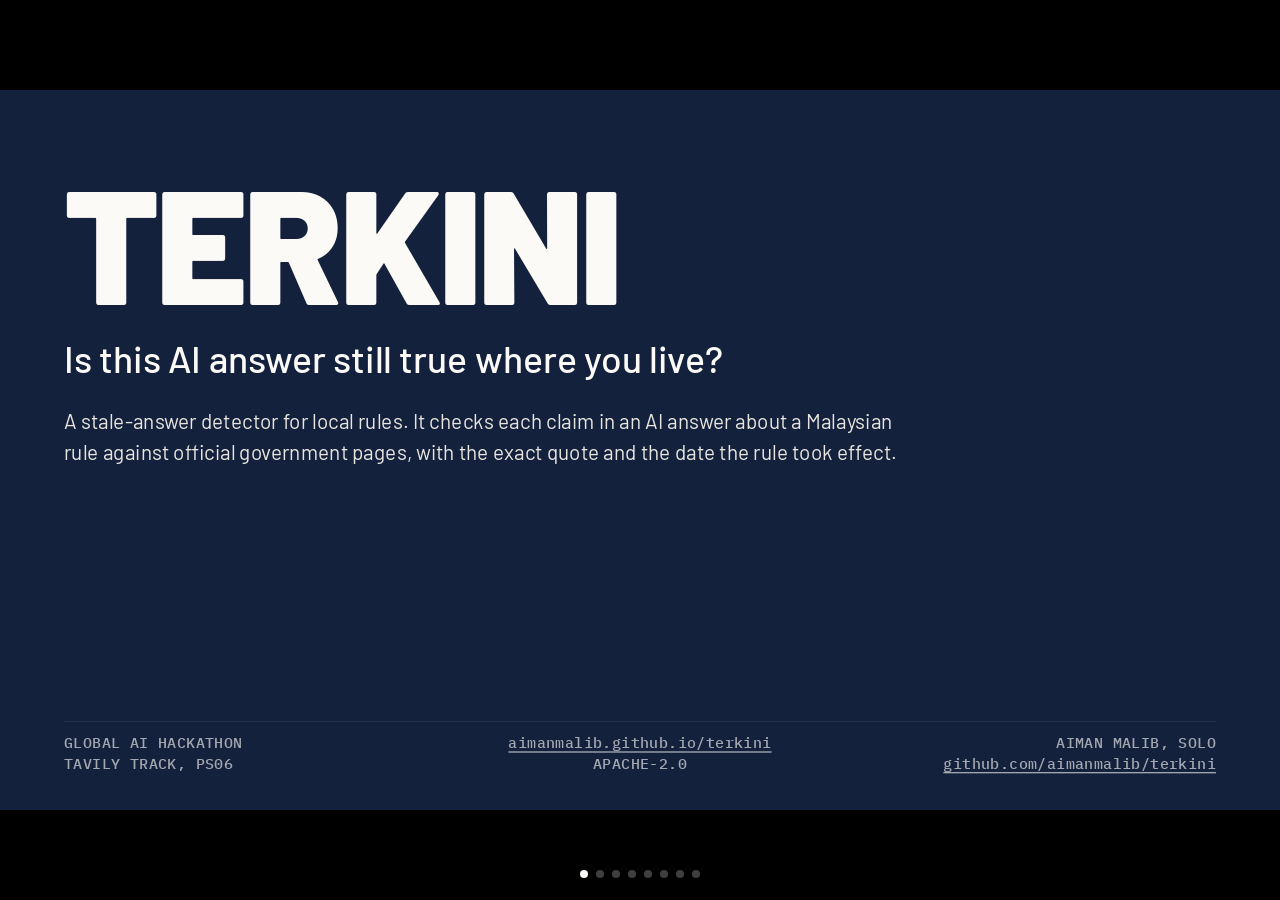
==== deck/index.html @ 2767ec1e "Add deck v0 (8 slides by judging criterion) as PDF and PPTX on Pages Co-Authored-By: Claude Opus 5.5" ====
<!doctype html>
<html lang="en">
<head>
<meta charset="utf-8">
<meta name="viewport" content="width=device-width, initial-scale=1">
<title>Terkini: slides</title>
<link rel="preconnect" href="https://fonts.googleapis.com">
<link rel="preconnect" href="https://fonts.gstatic.com" crossorigin>
<link href="https://fonts.googleapis.com/css2?family=Barlow:wght@400;500;600;700;900&family=IBM+Plex+Mono:wght@400;500&display=swap" rel="stylesheet">
<link rel="stylesheet" href="studio.css">
<style>
/* Terkini palette = docs/index.html: ink 14213d, paper fbfaf6, verdicts fresh 1f7a4d / unsure 9a6700 / stale b3261e.
   Studio binary: ink surface with paper type, paper surface with ink type. Verdict colours only on paper. */
:root{--ink:#14213D;--ink-alt:#1C2B4A;--acc:#FBFAF6;--acc-rgb:251,250,246;--body:#E8E6DF;--border-dark:#2E3C5C;--fresh:#1F7A4D;--unsure:#9A6700;--stale:#B3261E}
.v{display:inline-block;font:900 30px/1 Barlow;letter-spacing:.03em;padding:12px 20px 10px;border:3px solid;border-radius:999px;background:#FBFAF6;text-transform:uppercase}
.v.ok{color:var(--fresh)}.v.uns{color:var(--unsure)}.v.old{color:var(--stale)}
.box{border:2px solid var(--ink);padding:18px 24px}
.box b{font:900 30px/1.1 Barlow;text-transform:uppercase}
.box div{font-size:25px;margin-top:6px}
.box.fill{background:var(--ink)}
.box.fill b{color:var(--acc)}.box.fill div{color:var(--body)}
.arrow{height:30px;border-left:2px solid var(--ink);margin-left:56px}
.side{display:grid;grid-template-columns:1fr 1fr;gap:72px}
blockquote{margin:0;font:500 50px/1.3 Barlow;color:var(--ink);border-left:6px solid var(--stale);padding-left:28px}
blockquote.now{border-left-color:var(--fresh)}
pre.code{font-size:23px;line-height:1.45}
pre.code .old{color:#FF8A80}pre.code .ok{color:#8BE0B0}pre.code .uns{color:#FFD27A}
</style>
</head>
<body>
<!-- Every number on these slides comes from README.md (recorded runs of 20 Nov 2026). Do not add numbers here. -->
<div class="deck-viewport"><div class="deck-stage" id="stage">

<!-- === 01 COVER === -->
<section class="slide dark">
  <div style="display:flex;flex-direction:column;gap:34px;margin-top:70px;max-width:1500px">
    <h1 class="display" data-anim style="font-size:240px">Terkini</h1>
    <p class="lead" data-anim style="--d:2;font-size:56px;color:var(--acc)">Is this AI answer still true where you live?</p>
    <p class="p" data-anim style="--d:3;max-width:1300px">A stale-answer detector for local rules. It checks each claim in an AI answer about a Malaysian rule against official government pages, with the exact quote and the date the rule took effect.</p>
  </div>
  <div style="margin-top:auto;display:grid;grid-template-columns:1fr 1fr 1fr;border-top:1px solid var(--border-dark);padding-top:16px" class="cap">
    <span>Global AI Hackathon<br>Tavily track, PS06</span>
    <span style="text-align:center"><a href="https://aimanmalib.github.io/terkini/">aimanmalib.github.io/terkini</a><br>Apache-2.0</span>
    <span style="text-align:right">Aiman Malib, solo<br><a href="https://github.com/aimanmalib/terkini">github.com/aimanmalib/terkini</a></span>
  </div>
</section>

<!-- === 02 PROBLEM === -->
<section class="slide light">
  <div class="chrome"><span>Problem and potential impact</span><span>02 / 08</span></div>
  <div class="body" style="gap:44px">
    <h2 class="h2" data-anim>AI answers keep old rules alive</h2>
    <div class="side">
      <div data-anim style="--d:2;display:flex;flex-direction:column;gap:18px">
        <p class="cap" style="margin:0;color:var(--on-light-2)">Kimi K3.1 Pro, asked about EPF for foreign workers</p>
        <blockquote>"For workers registered on or after 1 August 1998, the employer's contribution was a flat RM5 per month."</blockquote>
      </div>
      <div data-anim style="--d:3;display:flex;flex-direction:column;gap:18px">
        <p class="cap" style="margin:0;color:var(--on-light-2)">kwsp.gov.my, read through Tavily on 20 Nov 2026</p>
        <blockquote class="now">"Employers are only required to register and contribute for their non-Malaysian citizen employees starting 1 October 2025."</blockquote>
      </div>
    </div>
    <ul class="dash" data-anim style="--d:4;margin-top:auto;margin-bottom:10px">
      <li>Minimum wage, EPF rates, tariffs and e-invoicing limits change by order. Models learned the old figure.</li>
      <li>The people who ask are small employers and shop owners. A stale answer can mean a wrong payslip.</li>
    </ul>
  </div>
  <div class="foot"><span>Terkini</span><span>Problem</span></div>
</section>

<!-- === 03 INNOVATION === -->
<section class="slide dark">
  <div class="chrome"><span>Innovation</span><span>03 / 08</span></div>
  <div class="body" style="gap:50px">
    <h2 class="h2" data-anim>Official pages decide. Code checks the quote.</h2>
    <div style="display:grid;grid-template-columns:1fr 1fr 1fr;gap:56px">
      <div class="col on" data-anim style="--d:2"><h3 class="h3">Official domains only</h3><p class="p" style="font-size:28px">Tavily searches only the domains in the country pack. A blog or a news site can add context. It cannot decide a verdict.</p></div>
      <div class="col on" data-anim style="--d:3"><h3 class="h3">No quote, no verdict</h3><p class="p" style="font-size:28px">The judge model must quote the official page. Code checks the quote word for word, and the date must sit inside it. Otherwise the claim is unverifiable.</p></div>
      <div class="col on" data-anim style="--d:4"><h3 class="h3">A date, not just a flag</h3><p class="p" style="font-size:28px">The report says when the rule took effect, and the date the answer reads as if it were written before.</p></div>
    </div>
    <div data-anim style="--d:5;display:flex;gap:16px;margin-top:auto;margin-bottom:12px"><span class="v ok">current</span><span class="v uns">unverifiable</span><span class="v old">outdated</span></div>
  </div>
  <div class="foot"><span>Terkini</span><span>Verdict · quote · date</span></div>
</section>

<!-- === 04 TECHNICAL EXECUTION === -->
<section class="slide light">
  <div class="chrome"><span>Technical execution · Architecture</span><span>04 / 08</span></div>
  <div class="body" style="display:grid;grid-template-columns:760px 1fr;gap:90px">
    <div style="display:flex;flex-direction:column;gap:36px">
      <h2 class="h2" data-anim>One claim, six steps</h2>
      <ul class="dash" data-anim style="--d:2">
        <li>Python, FastAPI, httpx and Pydantic. Every weight, limit, domain and model id lives in a config file.</li>
        <li>The score is plain arithmetic from <span class="hl">config/score.toml</span>, so it is the same on every machine.</li>
        <li>Tests run offline on recorded live runs. They hold no keys.</li>
      </ul>
    </div>
    <div data-anim style="--d:3;display:flex;flex-direction:column">
      <div class="box"><b>Extract claims</b><div>model via Bifrost, JSON</div></div><div class="arrow"></div>
      <div class="box"><b>Tavily Search</b><div>official domains only, retry once deeper</div></div><div class="arrow"></div>
      <div class="box"><b>Tavily Extract</b><div>top 2 official pages, PDFs included</div></div><div class="arrow"></div>
      <div class="box"><b>Judge</b><div>model from another vendor, via Bifrost</div></div><div class="arrow"></div>
      <div class="box fill"><b>Quote check in code</b><div>word for word on the named page</div></div><div class="arrow"></div>
      <div class="box"><b>Score</b><div>fixed weights, effective date</div></div>
    </div>
  </div>
  <div class="foot"><span>Terkini</span><span>Code has the last word</span></div>
</section>

<!-- === 05 USE OF AI: TAVILY + BIFROST === -->
<section class="slide dark">
  <div class="chrome"><span>Use of AI</span><span>05 / 08</span></div>
  <div class="body" style="gap:44px">
    <h2 class="h2" data-anim>How Tavily and Bifrost each contribute</h2>
    <div class="side" style="flex:1">
      <div class="col on" data-anim style="--d:2">
        <h3 class="h3">Tavily: the evidence</h3>
        <ul class="dash" style="gap:14px">
          <li style="font-size:27px">Search with the pack's domains and <span class="hl">include_domains_mode = restrict</span>.</li>
          <li style="font-size:27px"><span class="hl">max_age_hours = 0</span> for rules that change often; on HTTP 434, one retry marked "Tavily cached copy".</li>
          <li style="font-size:27px">Extract reads the official pages and PDFs the quote is checked against.</li>
          <li style="font-size:27px">Credits read from every response; a guard stops a run before a limit.</li>
        </ul>
      </div>
      <div class="col on" data-anim style="--d:3">
        <h3 class="h3">Bifrost: every model call</h3>
        <ul class="dash" style="gap:14px">
          <li style="font-size:27px">One virtual key with a daily budget and rate limits.</li>
          <li style="font-size:27px">Fallback models on every request; an upstream timeout moves to the next one.</li>
          <li style="font-size:27px">Three answering models from three vendors. The judge is from a fourth, so no model grades itself.</li>
          <li style="font-size:27px">The official image, pinned by digest.</li>
        </ul>
      </div>
    </div>
  </div>
  <div class="foot"><span>Terkini</span><span>Evidence · gateway</span></div>
</section>

<!-- === 06 USER EXPERIENCE · PROTOTYPE === -->
<section class="slide light">
  <div class="chrome"><span>User experience · Working prototype</span><span>06 / 08</span></div>
  <div class="body" style="gap:30px">
    <div style="display:grid;grid-template-columns:1fr 860px;gap:50px;align-items:end">
      <h2 class="h2" data-anim>A recorded live run, replayed offline</h2>
      <p class="p" data-anim style="--d:2;font-size:27px">No key needed:<br><span class="mono" style="font-size:24px">uv run terkini check --pack my --case my-12-kimi-k3-1-pro</span></p>
    </div>
<pre class="code" data-anim style="--d:3">Terkini · pack my · checked on 2026-11-20 (recorded run, 2026-11-20)

<span class="old">OLD outdated      score   0</span>  For non-Malaysian workers registered on or after 1 August 1998,
                             the employer's EPF contribution was a flat RM5 per month.
      official now: Employers are only required to register and contribute for their
                    non-Malaysian citizen employees starting 1 October 2025
      in force from: 2025-10-01
      source: https://www.kwsp.gov.my/en/employer/responsibilities/non-malaysian-citizen-employees
...
4 claims checked, 2 outdated, 3 skipped, 8 Tavily credits
<span class="uns">This answer reads as if written before 2025-10-01</span></pre>
  </div>
  <div class="foot"><span>Terkini</span><span>Command line today, web page next</span></div>
</section>

<!-- === 07 SCALABILITY === -->
<section class="slide dark">
  <div class="chrome"><span>Scalability and potential</span><span>07 / 08</span></div>
  <div class="body" style="gap:44px">
    <h2 class="h2" data-anim>A new country is a new pack file</h2>
    <div class="side">
      <ul class="dash" data-anim style="--d:2">
        <li>A pack lists official domains, claim categories, which ones change often, and the evaluation questions. Code holds no domains.</li>
        <li>A claim checked today is reused from a local cache at no cost.</li>
        <li>Per-run and daily credit limits live in <span class="hl">config/budget.toml</span>.</li>
      </ul>
      <ul class="dash" data-anim style="--d:3">
        <li>The same check can sit behind a chatbot or a help desk and flag a stale answer before it is sent.</li>
        <li>Any OpenAI-compatible provider works behind Bifrost.</li>
      </ul>
    </div>
    <div class="stats" style="grid-template-columns:repeat(3,1fr);margin-top:auto;margin-bottom:12px">
      <div class="stat" data-anim style="--d:4"><b>12</b><span>official Malaysian domains in the pack</span></div>
      <div class="stat" data-anim style="--d:5"><b>23</b><span>evaluation questions with an answer key</span></div>
      <div class="stat" data-anim style="--d:6"><b>3</b><span>live runs recorded, replayed in tests</span></div>
    </div>
  </div>
  <div class="foot"><span>Terkini</span><span>Packs · cache · limits</span></div>
</section>

<!-- === 08 STATUS === -->
<section class="slide light">
  <div class="chrome"><span>Status</span><span>08 / 08</span></div>
  <div class="body" style="gap:44px">
    <h2 class="h2" data-anim>Where it stands</h2>
    <div class="side">
      <div class="col on" data-anim style="--d:2"><h3 class="h3">Works</h3><p class="p" style="font-size:28px">The full check from the command line, live and in replay. Three live runs from 20 Nov 2026, recorded.</p></div>
      <div class="col" data-anim style="--d:3"><h3 class="h3">Not done yet</h3><p class="p" style="font-size:28px">The evaluation over the 23 questions, so no accuracy numbers yet. The web page for pasting an answer. The video.</p></div>
    </div>
    <p class="p" data-anim style="--d:4;margin-top:auto;font-size:27px"><span class="hl">Not legal advice.</span> Terkini compares an answer with what official pages say on the day it runs. Confirm anything important with the agency.</p>
    <p class="cap" data-anim style="--d:5;margin:0;color:var(--on-light-2)"><a href="https://github.com/aimanmalib/terkini">github.com/aimanmalib/terkini</a> · <a href="https://aimanmalib.github.io/terkini/">aimanmalib.github.io/terkini</a></p>
  </div>
  <div class="foot"><span>Terkini</span><span>Built during the Global AI Hackathon, 21 Nov 2026</span></div>
</section>

</div></div>
<script src="studio.js"></script>
</body>
</html>
---- deck/studio.css ----
/* studio.css — sistem slaid dikongsi (blueprint frontend-slides "studio", MIT, @9906a34).
   Deck menetapkan warna jenama dalam :root sendiri: --ink, --ink-alt, --acc, --acc-rgb, --body, --border-dark.
   Pentas tetap 1920×1080 diskalakan seluruhnya; @media print = satu slaid satu halaman (PDF vektor). */

/* === FIXED 16:9 STAGE (viewport-base.css) === */
html,body{width:100%;height:100%;margin:0;overflow:hidden;background:#000}
.deck-viewport{position:fixed;inset:0;overflow:hidden;background:#000}
.deck-stage{position:absolute;left:0;top:0;width:1920px;height:1080px;overflow:hidden;transform-origin:0 0}
.slide{position:absolute;inset:0;width:1920px;height:1080px;overflow:hidden;visibility:hidden;opacity:0;pointer-events:none}
.slide.active{visibility:visible;opacity:1;pointer-events:auto;z-index:1}
img,video,canvas,svg{max-width:100%;max-height:100%}
@page{size:1920px 1080px;margin:0}
@media print{
  html,body{width:1920px;height:auto;overflow:visible}
  .deck-viewport{position:static;overflow:visible}
  .deck-stage{position:static;width:auto;height:auto;transform:none!important}
  .slide{position:relative;visibility:visible!important;opacity:1!important;break-after:page;page-break-after:always}
  .slide:last-child{break-after:auto;page-break-after:auto}
  .deck-controls{display:none!important}
  [data-anim]{animation:none!important;opacity:1!important;transform:none!important}
}
@media (prefers-reduced-motion:reduce){*,*::before,*::after{animation-duration:.01ms!important;transition-duration:.2s!important}}

/* === SURFACES: binary palette + opacity === */
:root{--acc-2:rgba(var(--acc-rgb),.62);--acc-3:rgba(var(--acc-rgb),.34);--on-light-2:rgba(15,18,22,.68);--on-light-3:rgba(15,18,22,.38);--border-light:rgba(15,18,22,.22);--pad-x:96px;--pad-y:54px}
.slide{font-family:Barlow,system-ui,sans-serif;color:var(--fg);background:var(--bg);box-sizing:border-box;padding:var(--pad-y) var(--pad-x);display:flex!important;flex-direction:column}
.slide *{box-sizing:border-box}
.dark{--bg:var(--ink);--fg:var(--acc);--fg2:var(--acc-2);--fg3:var(--acc-3);--bd:var(--border-dark);--txt:var(--body)}
.light{--bg:var(--acc);--fg:var(--ink);--fg2:var(--on-light-2);--fg3:var(--on-light-3);--bd:var(--border-light);--txt:var(--ink)}

/* === CHROME (IBM Plex Mono = metadata only) === */
.chrome,.foot{display:flex;justify-content:space-between;font:500 19px/1 "IBM Plex Mono",monospace;letter-spacing:.05em;text-transform:uppercase;color:var(--fg2)}
.chrome{border-bottom:1px solid var(--bd);padding-bottom:12px;margin-bottom:34px}
.foot{border-top:1px solid var(--bd);padding-top:12px;margin-top:auto}
.body{flex:1;min-height:0;display:flex;flex-direction:column}

/* === TYPE === */
.display,.h1,.h2,.h3,.stat b{font-weight:900;text-transform:uppercase;color:var(--fg);margin:0}
.display{font-size:200px;line-height:.86;letter-spacing:-.02em}
.h1{font-size:124px;line-height:.9;letter-spacing:-.02em}
.h2{font-size:88px;line-height:.92;letter-spacing:-.01em}
.h3{font-size:40px;line-height:1.05;letter-spacing:-.01em;font-weight:700}
.lead{font-weight:500;font-size:38px;line-height:1.35;color:var(--txt);margin:0}
.p{font-weight:400;font-size:31px;line-height:1.48;color:var(--txt);margin:0}
.cap{font:500 22px/1.4 "IBM Plex Mono",monospace;letter-spacing:.05em;text-transform:uppercase;color:var(--fg2)}
.mono{font-family:"IBM Plex Mono",monospace;font-weight:500}
ul.dash{list-style:none;margin:0;padding:0;display:flex;flex-direction:column;gap:22px}
ul.dash li{font-size:31px;line-height:1.45;color:var(--txt);padding-left:1.5em;position:relative}
ul.dash li::before{content:"";position:absolute;left:4px;top:.68em;width:18px;height:4px;background:var(--fg)}
.hl{color:var(--fg);font-weight:600}
.light .hl{color:var(--ink);font-weight:700}
q{quotes:none;font-weight:500;color:var(--fg)}
.light q{text-decoration:underline 3px;text-underline-offset:6px}
a{color:inherit;text-decoration:none}
.slide a[href]{text-decoration:underline 2px;text-underline-offset:5px}
/* URL kekal huruf asal walau dalam label huruf besar (ID YouTube peka huruf) */
.cap a,.chrome a,.foot a{text-transform:none}

/* === COMPONENTS === */
.shot{display:block;border:1px solid var(--bd);background:var(--ink-alt)}
.frame{flex:1;min-height:0;overflow:hidden;border:1px solid var(--bd);background:var(--ink-alt)}
.frame img{width:100%;height:100%;object-fit:contain;max-height:none}
.frame.top img{object-fit:cover;object-position:top center}
.stats{display:grid;gap:40px}
.stat{border-top:2px solid var(--fg);padding-top:18px}
.stat b{display:block;font-size:96px;line-height:.9;letter-spacing:-.03em}
.stat span{display:block;margin-top:12px;font-weight:500;font-size:27px;line-height:1.3;color:var(--txt)}
table.t{width:100%;border-collapse:collapse}
table.t th{font:500 21px/1.3 "IBM Plex Mono",monospace;letter-spacing:.05em;text-transform:uppercase;text-align:left;color:var(--fg2);padding:0 24px 14px 0;border-bottom:2px solid var(--fg)}
table.t td{font-size:28px;line-height:1.36;color:var(--txt);padding:20px 24px 20px 0;border-bottom:1px solid var(--bd);vertical-align:top}
table.t td:first-child{font-weight:700;color:var(--fg)}
.light table.t td:first-child{color:var(--ink)}
pre.code{margin:0;background:#07090B;color:#DCE3EC;border-left:2px solid var(--acc);font:400 25px/1.5 "IBM Plex Mono",monospace;padding:30px 36px;white-space:pre}
.col{display:flex;flex-direction:column;gap:20px;border-top:2px solid var(--fg3);padding-top:24px}
.col.on{border-top-color:var(--fg)}

/* === MOTION === */
.slide.active [data-anim]{animation:up .5s cubic-bezier(.2,.7,.2,1) both;animation-delay:calc(var(--d,0)*90ms)}
@keyframes up{from{opacity:0;transform:translateY(28px)}to{opacity:1;transform:none}}

/* === NAV === */
.deck-controls{position:fixed;left:50%;bottom:22px;transform:translateX(-50%);z-index:1000;display:flex;gap:8px}
.deck-controls i{width:8px;height:8px;border-radius:50%;background:rgba(255,255,255,.25);display:block}
.deck-controls i.on{background:rgb(var(--acc-rgb))}
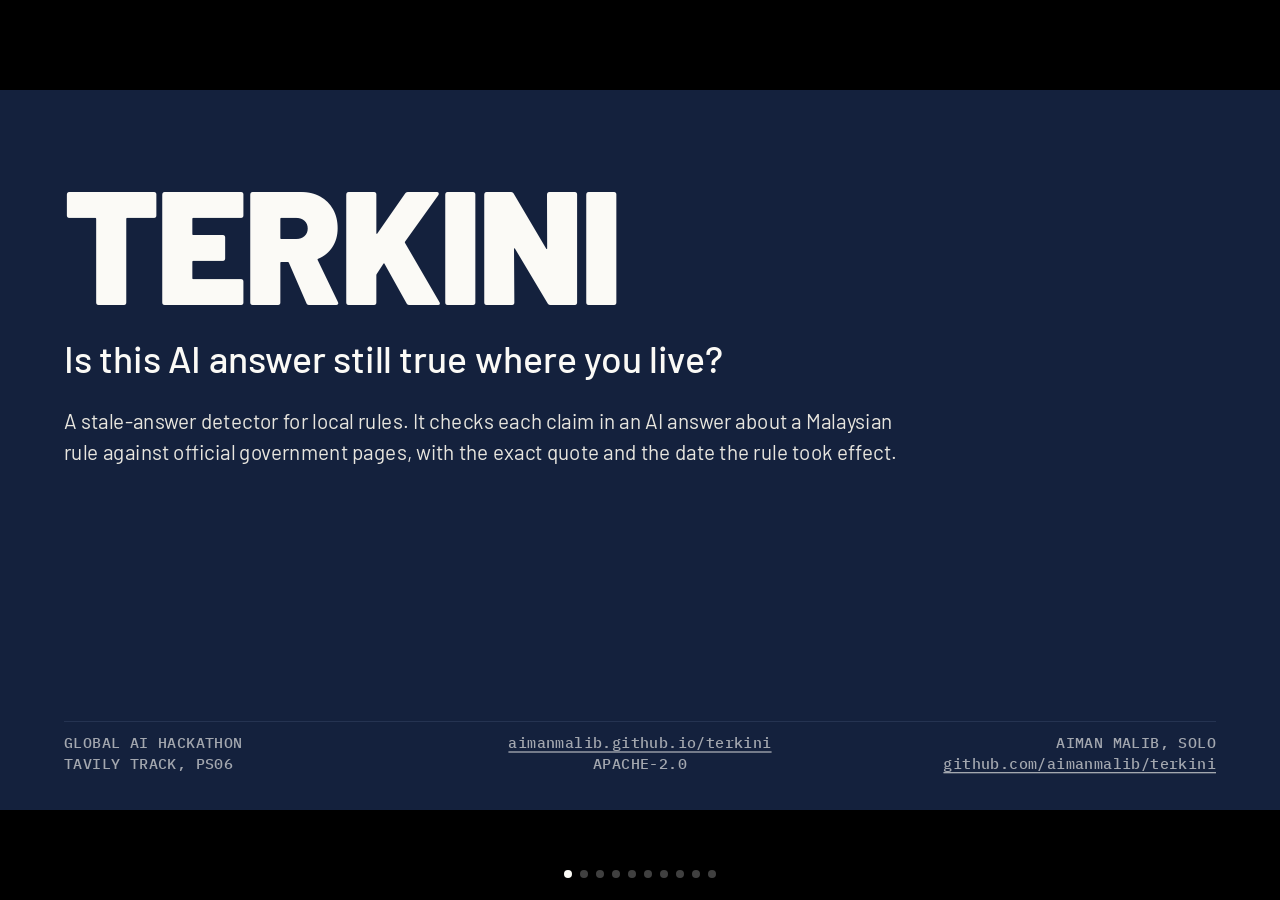
==== commit 6c39a2c5: "Final slides: ten slides with the eval numbers and the replay page Co-Authored-By: Claude Opus 5.5 <" ====
--- a/deck/index.html
+++ b/deck/index.html
@@ -28,7 +28,7 @@
 </style>
 </head>
 <body>
-<!-- Every number on these slides comes from README.md (recorded runs of 20 Nov 2026). Do not add numbers here. -->
+<!-- Every number on these slides comes from README.md (recorded runs of 20 Nov 2026, eval of 21 Nov 2026). Do not add numbers here. -->
 <div class="deck-viewport"><div class="deck-stage" id="stage">
 
 <!-- === 01 COVER === -->
@@ -47,7 +47,7 @@
 
 <!-- === 02 PROBLEM === -->
 <section class="slide light">
-  <div class="chrome"><span>Problem and potential impact</span><span>02 / 08</span></div>
+  <div class="chrome"><span>Problem and potential impact</span><span>02 / 10</span></div>
   <div class="body" style="gap:44px">
     <h2 class="h2" data-anim>AI answers keep old rules alive</h2>
     <div class="side">
@@ -70,7 +70,7 @@
 
 <!-- === 03 INNOVATION === -->
 <section class="slide dark">
-  <div class="chrome"><span>Innovation</span><span>03 / 08</span></div>
+  <div class="chrome"><span>Innovation</span><span>03 / 10</span></div>
   <div class="body" style="gap:50px">
     <h2 class="h2" data-anim>Official pages decide. Code checks the quote.</h2>
     <div style="display:grid;grid-template-columns:1fr 1fr 1fr;gap:56px">
@@ -85,7 +85,7 @@
 
 <!-- === 04 TECHNICAL EXECUTION === -->
 <section class="slide light">
-  <div class="chrome"><span>Technical execution · Architecture</span><span>04 / 08</span></div>
+  <div class="chrome"><span>Technical execution · Architecture</span><span>04 / 10</span></div>
   <div class="body" style="display:grid;grid-template-columns:760px 1fr;gap:90px">
     <div style="display:flex;flex-direction:column;gap:36px">
       <h2 class="h2" data-anim>One claim, six steps</h2>
@@ -109,7 +109,7 @@
 
 <!-- === 05 USE OF AI: TAVILY + BIFROST === -->
 <section class="slide dark">
-  <div class="chrome"><span>Use of AI</span><span>05 / 08</span></div>
+  <div class="chrome"><span>Use of AI</span><span>05 / 10</span></div>
   <div class="body" style="gap:44px">
     <h2 class="h2" data-anim>How Tavily and Bifrost each contribute</h2>
     <div class="side" style="flex:1">
@@ -136,9 +136,42 @@
   <div class="foot"><span>Terkini</span><span>Evidence · gateway</span></div>
 </section>
 
-<!-- === 06 USER EXPERIENCE · PROTOTYPE === -->
-<section class="slide light">
-  <div class="chrome"><span>User experience · Working prototype</span><span>06 / 08</span></div>
+<!-- === 06 EVALUATION === -->
+<section class="slide dark">
+  <div class="chrome"><span>Technical execution · Evaluation</span><span>06 / 10</span></div>
+  <div class="body" style="gap:40px">
+    <h2 class="h2" data-anim>68 answers, 3 models, one answer key</h2>
+    <p class="p" data-anim style="--d:2;max-width:1500px">23 questions about Malaysian rules. The key was read from official pages before any model answered. Every answer was checked on 21 Nov 2026.</p>
+    <div class="stats" style="grid-template-columns:repeat(4,1fr)">
+      <div class="stat" data-anim style="--d:3"><b>28</b><span>of 68 answers differ from the current official value</span></div>
+      <div class="stat" data-anim style="--d:4"><b>10</b><span>of them flagged by Terkini, with the official quote</span></div>
+      <div class="stat" data-anim style="--d:5"><b>59%</b><span>precision: 10 of 17 flags were right</span></div>
+      <div class="stat" data-anim style="--d:6"><b>36%</b><span>recall: most misses end unverifiable, not wrong</span></div>
+    </div>
+    <ul class="dash" data-anim style="--d:7;margin-top:24px">
+      <li>Grok 4.7: 20 of 23 answers differ from the key; 9 flagged. DeepSeek: 6, 1 flagged. Kimi: 2, none flagged.</li>
+      <li>214 claims checked, 79 verdicts backed by an exact official quote, 276 Tavily credits.</li>
+    </ul>
+  </div>
+  <div class="foot"><span>Terkini</span><span>docs/EVAL.md · eval/my/results.json</span></div>
+</section>
+
+<!-- === 07 PAGE === -->
+<section class="slide light">
+  <div class="chrome"><span>User experience</span><span>07 / 10</span></div>
+  <div class="body" style="gap:30px">
+    <div style="display:grid;grid-template-columns:1fr 760px;gap:50px;align-items:end">
+      <h2 class="h2" data-anim>Each claim marked in the answer</h2>
+      <p class="p" data-anim style="--d:2;font-size:27px">Six recorded runs, English and Bahasa Melayu, no key. Open a claim to see the official quote, the date and the source.</p>
+    </div>
+    <div class="frame top" data-anim style="--d:3"><img src="img/replay-page.png" alt="The replay page: recorded runs on the left; the answer with each claim underlined in its verdict colour; an outdated claim card with the official value and the date it took effect"></div>
+  </div>
+  <div class="foot"><span>Terkini</span><span><a href="https://aimanmalib.github.io/terkini/">aimanmalib.github.io/terkini</a></span></div>
+</section>
+
+<!-- === 08 WORKING PROTOTYPE === -->
+<section class="slide light">
+  <div class="chrome"><span>Working prototype</span><span>08 / 10</span></div>
   <div class="body" style="gap:30px">
     <div style="display:grid;grid-template-columns:1fr 860px;gap:50px;align-items:end">
       <h2 class="h2" data-anim>A recorded live run, replayed offline</h2>
@@ -156,12 +189,12 @@
 4 claims checked, 2 outdated, 3 skipped, 8 Tavily credits
 <span class="uns">This answer reads as if written before 2025-10-01</span></pre>
   </div>
-  <div class="foot"><span>Terkini</span><span>Command line today, web page next</span></div>
-</section>
-
-<!-- === 07 SCALABILITY === -->
-<section class="slide dark">
-  <div class="chrome"><span>Scalability and potential</span><span>07 / 08</span></div>
+  <div class="foot"><span>Terkini</span><span>Command line · HTTP API · demo/run.sh</span></div>
+</section>
+
+<!-- === 09 SCALABILITY === -->
+<section class="slide dark">
+  <div class="chrome"><span>Scalability and potential</span><span>09 / 10</span></div>
   <div class="body" style="gap:44px">
     <h2 class="h2" data-anim>A new country is a new pack file</h2>
     <div class="side">
@@ -171,7 +204,7 @@
         <li>Per-run and daily credit limits live in <span class="hl">config/budget.toml</span>.</li>
       </ul>
       <ul class="dash" data-anim style="--d:3">
-        <li>The same check can sit behind a chatbot or a help desk and flag a stale answer before it is sent.</li>
+        <li>POST /api/check returns the same report as JSON, so a chatbot or a help desk can check an answer before it is sent.</li>
         <li>Any OpenAI-compatible provider works behind Bifrost.</li>
       </ul>
     </div>
@@ -184,14 +217,14 @@
   <div class="foot"><span>Terkini</span><span>Packs · cache · limits</span></div>
 </section>
 
-<!-- === 08 STATUS === -->
-<section class="slide light">
-  <div class="chrome"><span>Status</span><span>08 / 08</span></div>
+<!-- === 10 STATUS === -->
+<section class="slide light">
+  <div class="chrome"><span>Status</span><span>10 / 10</span></div>
   <div class="body" style="gap:44px">
     <h2 class="h2" data-anim>Where it stands</h2>
     <div class="side">
-      <div class="col on" data-anim style="--d:2"><h3 class="h3">Works</h3><p class="p" style="font-size:28px">The full check from the command line, live and in replay. Three live runs from 20 Nov 2026, recorded.</p></div>
-      <div class="col" data-anim style="--d:3"><h3 class="h3">Not done yet</h3><p class="p" style="font-size:28px">The evaluation over the 23 questions, so no accuracy numbers yet. The web page for pasting an answer. The video.</p></div>
+      <div class="col on" data-anim style="--d:2"><h3 class="h3">Works</h3><p class="p" style="font-size:28px">The full check, live and in replay: command line, HTTP API, the replay page, and demo/run.sh with Docker only. The eval over 68 answers.</p></div>
+      <div class="col" data-anim style="--d:3"><h3 class="h3">Not done yet</h3><p class="p" style="font-size:28px">Recall is 36%; claims the official pages do not settle stay unverifiable. The India pack. Live checks from the page itself.</p></div>
     </div>
     <p class="p" data-anim style="--d:4;margin-top:auto;font-size:27px"><span class="hl">Not legal advice.</span> Terkini compares an answer with what official pages say on the day it runs. Confirm anything important with the agency.</p>
     <p class="cap" data-anim style="--d:5;margin:0;color:var(--on-light-2)"><a href="https://github.com/aimanmalib/terkini">github.com/aimanmalib/terkini</a> · <a href="https://aimanmalib.github.io/terkini/">aimanmalib.github.io/terkini</a></p>
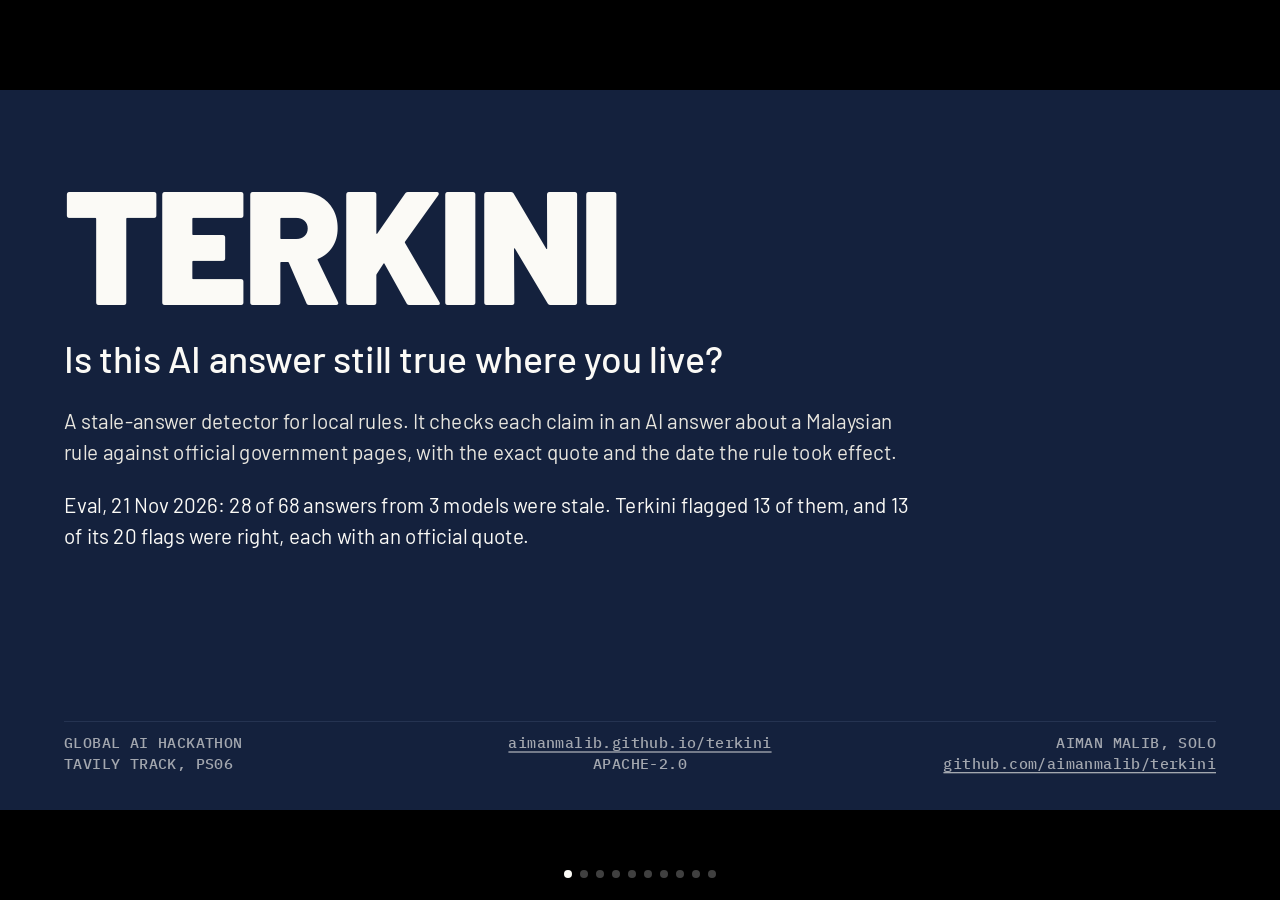
==== commit 4ce12d2b: "Slides 1 and 6 show the hybrid eval figures; README notes the video shows v0.1.0 figures Slide 1 gai" ====
--- a/deck/index.html
+++ b/deck/index.html
@@ -25,6 +25,13 @@
 blockquote.now{border-left-color:var(--fresh)}
 pre.code{font-size:23px;line-height:1.45}
 pre.code .old{color:#FF8A80}pre.code .ok{color:#8BE0B0}pre.code .uns{color:#FFD27A}
+.bars{display:grid;gap:22px}
+.bar{display:grid;grid-template-columns:1fr 80px;align-items:center;column-gap:18px;row-gap:8px}
+.bar span{grid-column:1/-1;font:500 24px/1.25 Barlow;color:var(--ink)}
+.bar i{display:block;height:34px;width:var(--w);background:var(--ink)}
+.bar i.nq{background:none;border:2px dashed var(--on-light-3)}
+.bar b{font:700 40px/1 Barlow;color:var(--ink);font-variant-numeric:tabular-nums}
+.next{margin:0;padding-left:1.3em}.next li{margin-top:4px}
 </style>
 </head>
 <body>
@@ -37,6 +44,7 @@
     <h1 class="display" data-anim style="font-size:240px">Terkini</h1>
     <p class="lead" data-anim style="--d:2;font-size:56px;color:var(--acc)">Is this AI answer still true where you live?</p>
     <p class="p" data-anim style="--d:3;max-width:1300px">A stale-answer detector for local rules. It checks each claim in an AI answer about a Malaysian rule against official government pages, with the exact quote and the date the rule took effect.</p>
+    <p class="p" data-anim style="--d:4;max-width:1300px;color:var(--acc)">Eval, 21 Nov 2026: 28 of 68 answers from 3 models were stale. Terkini flagged 13 of them, and 13 of its 20 flags were right, each with an official quote.</p>
   </div>
   <div style="margin-top:auto;display:grid;grid-template-columns:1fr 1fr 1fr;border-top:1px solid var(--border-dark);padding-top:16px" class="cap">
     <span>Global AI Hackathon<br>Tavily track, PS06</span>
@@ -52,12 +60,12 @@
     <h2 class="h2" data-anim>AI answers keep old rules alive</h2>
     <div class="side">
       <div data-anim style="--d:2;display:flex;flex-direction:column;gap:18px">
-        <p class="cap" style="margin:0;color:var(--on-light-2)">Kimi K3.1 Pro, asked about EPF for foreign workers</p>
-        <blockquote>"For workers registered on or after 1 August 1998, the employer's contribution was a flat RM5 per month."</blockquote>
+        <p class="cap" style="margin:0;color:var(--on-light-2)">Grok 4.7, asked for the standard service tax rate</p>
+        <blockquote>"The standard service tax rate in Malaysia is 6%."</blockquote>
       </div>
       <div data-anim style="--d:3;display:flex;flex-direction:column;gap:18px">
-        <p class="cap" style="margin:0;color:var(--on-light-2)">kwsp.gov.my, read through Tavily on 20 Nov 2026</p>
-        <blockquote class="now">"Employers are only required to register and contribute for their non-Malaysian citizen employees starting 1 October 2025."</blockquote>
+        <p class="cap" style="margin:0;color:var(--on-light-2)">customs.gov.my, read through Tavily on 21 Nov 2026</p>
+        <blockquote class="now">"…the service tax rate for most prescribed taxable services … will increase from 6% to 8%, effective from 01 March 2024."</blockquote>
       </div>
     </div>
     <ul class="dash" data-anim style="--d:4;margin-top:auto;margin-bottom:10px">
@@ -144,13 +152,14 @@
     <p class="p" data-anim style="--d:2;max-width:1500px">23 questions about Malaysian rules. The key was read from official pages before any model answered. Every answer was checked on 21 Nov 2026.</p>
     <div class="stats" style="grid-template-columns:repeat(4,1fr)">
       <div class="stat" data-anim style="--d:3"><b>28</b><span>of 68 answers differ from the current official value</span></div>
-      <div class="stat" data-anim style="--d:4"><b>10</b><span>of them flagged by Terkini, with the official quote</span></div>
-      <div class="stat" data-anim style="--d:5"><b>59%</b><span>precision: 10 of 17 flags were right</span></div>
-      <div class="stat" data-anim style="--d:6"><b>36%</b><span>recall: most misses end unverifiable, not wrong</span></div>
+      <div class="stat" data-anim style="--d:4"><b>13</b><span>of them flagged by Terkini, with the official quote</span></div>
+      <div class="stat" data-anim style="--d:5"><b>65%</b><span>precision: 13 of 20 flags were right</span></div>
+      <div class="stat" data-anim style="--d:6"><b>46%</b><span>recall: most misses end unverifiable, not wrong</span></div>
     </div>
     <ul class="dash" data-anim style="--d:7;margin-top:24px">
-      <li>Grok 4.7: 20 of 23 answers differ from the key; 9 flagged. DeepSeek: 6, 1 flagged. Kimi: 2, none flagged.</li>
-      <li>214 claims checked, 79 verdicts backed by an exact official quote, 276 Tavily credits.</li>
+      <li>With the hybrid step: the model proposes a current value, an official quote must state it. v0.1.0 without it: 10 flagged, 59% precision, 36% recall.</li>
+      <li>Grok 4.7: 20 of 23 answers differ from the key; 12 flagged. DeepSeek: 6, 1 flagged. Kimi: 2, none flagged.</li>
+      <li>214 claims checked, 79 verdicts backed by an exact official quote, 276 + 67 Tavily credits.</li>
     </ul>
   </div>
   <div class="foot"><span>Terkini</span><span>docs/EVAL.md · eval/my/results.json</span></div>
@@ -174,20 +183,22 @@
   <div class="chrome"><span>Working prototype</span><span>08 / 10</span></div>
   <div class="body" style="gap:30px">
     <div style="display:grid;grid-template-columns:1fr 860px;gap:50px;align-items:end">
-      <h2 class="h2" data-anim>A recorded live run, replayed offline</h2>
-      <p class="p" data-anim style="--d:2;font-size:27px">No key needed:<br><span class="mono" style="font-size:24px">uv run terkini check --pack my --case my-12-kimi-k3-1-pro</span></p>
-    </div>
-<pre class="code" data-anim style="--d:3">Terkini · pack my · checked on 2026-11-20 (recorded run, 2026-11-20)
-
-<span class="old">OLD outdated      score   0</span>  For non-Malaysian workers registered on or after 1 August 1998,
-                             the employer's EPF contribution was a flat RM5 per month.
-      official now: Employers are only required to register and contribute for their
-                    non-Malaysian citizen employees starting 1 October 2025
-      in force from: 2025-10-01
-      source: https://www.kwsp.gov.my/en/employer/responsibilities/non-malaysian-citizen-employees
-...
-4 claims checked, 2 outdated, 3 skipped, 8 Tavily credits
-<span class="uns">This answer reads as if written before 2025-10-01</span></pre>
+      <h2 class="h2" data-anim>A live eval run, shown offline</h2>
+      <p class="p" data-anim style="--d:2;font-size:27px">No key needed:<br><span class="mono" style="font-size:24px">uv run terkini check --pack my --case my-03--grok-4-7</span></p>
+    </div>
+<pre class="code" data-anim style="--d:3">Terkini · pack my · checked on 2026-11-21 (eval run, 2026-11-21)
+
+<span class="old">OLD outdated      score   0</span>  The standard service tax rate in Malaysia is 6%.
+      official now: 8%
+      in force from: 2024-03-01
+      source: https://mystods.customs.gov.my/storage/app/media/pdf/guide/guide-on-…
+      quote: "… the service tax rate for most prescribed taxable services under
+              Service Tax Act 2018 (“STA 2018”) … will increase from 6% to 8%,
+              effective from 01 March 2024."
+…
+2 claims checked, 1 outdated, 2 skipped, 1 Tavily credits
+<span class="uns">This answer reads as if written before 2024-03-01</span></pre>
+    <p class="p" data-anim style="--d:4;font-size:26px">The answer key labels this Grok 4.7 answer stale. Misses and false alarms are listed in docs/EVAL.md; <span class="mono" style="font-size:24px">--case my-12-kimi-k3-1-pro</span> replays one false alarm.</p>
   </div>
   <div class="foot"><span>Terkini</span><span>Command line · HTTP API · demo/run.sh</span></div>
 </section>
@@ -219,15 +230,27 @@
 
 <!-- === 10 STATUS === -->
 <section class="slide light">
-  <div class="chrome"><span>Status</span><span>10 / 10</span></div>
-  <div class="body" style="gap:44px">
-    <h2 class="h2" data-anim>Where it stands</h2>
-    <div class="side">
-      <div class="col on" data-anim style="--d:2"><h3 class="h3">Works</h3><p class="p" style="font-size:28px">The full check, live and in replay: command line, HTTP API, the replay page, and demo/run.sh with Docker only. The eval over 68 answers.</p></div>
-      <div class="col" data-anim style="--d:3"><h3 class="h3">Not done yet</h3><p class="p" style="font-size:28px">Recall is 36%; claims the official pages do not settle stay unverifiable. The India pack. Live checks from the page itself.</p></div>
-    </div>
-    <p class="p" data-anim style="--d:4;margin-top:auto;font-size:27px"><span class="hl">Not legal advice.</span> Terkini compares an answer with what official pages say on the day it runs. Confirm anything important with the agency.</p>
-    <p class="cap" data-anim style="--d:5;margin:0;color:var(--on-light-2)"><a href="https://github.com/aimanmalib/terkini">github.com/aimanmalib/terkini</a> · <a href="https://aimanmalib.github.io/terkini/">aimanmalib.github.io/terkini</a></p>
+  <div class="chrome"><span>Status · Next</span><span>10 / 10</span></div>
+  <div class="body" style="gap:36px">
+    <h2 class="h2" data-anim>What works, known limits, next</h2>
+    <div style="display:grid;grid-template-columns:1fr 1fr;gap:72px;align-items:start">
+      <div data-anim style="--d:2">
+        <p class="cap" style="margin:0 0 22px;color:var(--on-light-2)">Stale answers flagged, of 28 · eval of 21 Nov 2026</p>
+        <div class="bars">
+          <div class="bar"><span>Judge model alone, no official page</span><i style="--w:85.7%" class="nq"></i><b>24</b></div>
+          <div class="bar"><span>Terkini with the hybrid step</span><i style="--w:46.4%"></i><b>13</b></div>
+          <div class="bar"><span>Terkini v0.1.0</span><i style="--w:35.7%"></i><b>10</b></div>
+          <div class="bar"><span>Naive rule: value missing from the official quote</span><i style="--w:35.7%" class="nq"></i><b>10</b></div>
+        </div>
+        <p class="p" style="font-size:24px;margin-top:22px;color:var(--on-light-2)">Dark bars: Terkini, every flag backed by an exact official quote. Dashed bars: baselines on the same 68 answers; the model alone gives no source.</p>
+      </div>
+      <div style="display:flex;flex-direction:column;gap:26px">
+        <div class="col on" data-anim style="--d:3;gap:10px"><h3 class="h3" style="font-size:34px">Works</h3><p class="p" style="font-size:25px">Command line, HTTP API, the replay page, demo/run.sh with Docker only, the eval over 68 answers.</p></div>
+        <div class="col" data-anim style="--d:4;gap:10px"><h3 class="h3" style="font-size:34px">Known limits</h3><p class="p" style="font-size:25px">Recall 46%: most misses end unverifiable. No India pack. The page replays runs; live checks run on your machine.</p></div>
+        <div class="col" data-anim style="--d:5;gap:10px"><h3 class="h3" style="font-size:34px">Next</h3><ol class="p next" style="font-size:25px"><li>Search the pack's canonical official pages first.</li><li>Rank evidence by document date.</li><li>Add the India pack.</li></ol></div>
+      </div>
+    </div>
+    <p class="cap" data-anim style="--d:6;margin:auto 0 0;color:var(--on-light-2)"><span class="hl" style="text-transform:none">Not legal advice.</span> · <a href="https://github.com/aimanmalib/terkini">github.com/aimanmalib/terkini</a> · <a href="https://aimanmalib.github.io/terkini/">aimanmalib.github.io/terkini</a></p>
   </div>
   <div class="foot"><span>Terkini</span><span>Built during the Global AI Hackathon, 21 Nov 2026</span></div>
 </section>
